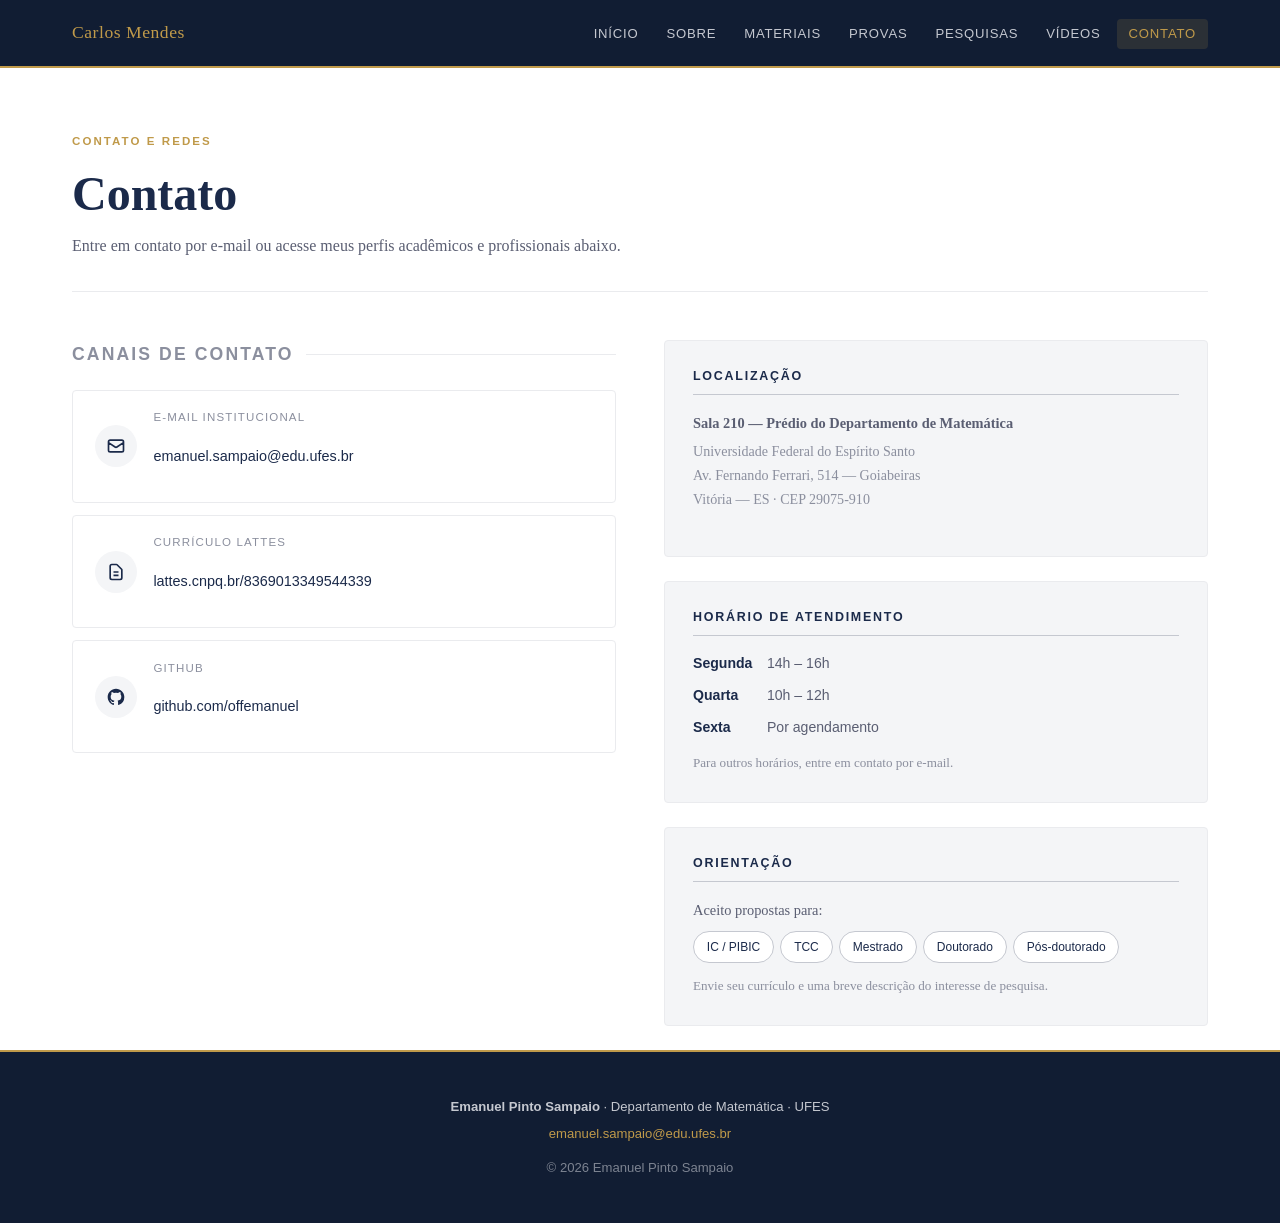
==== contato.html @ 190951c9 "Add files via upload" ====
<!DOCTYPE html>
<html lang="pt-BR">
<head>
  <meta charset="UTF-8" />
  <meta name="viewport" content="width=device-width, initial-scale=1.0" />
  <title>Contato — Emanuel Pinto Sampaio</title>
  <link rel="stylesheet" href="css/style.css" />
</head>
<body>

<nav class="navbar">
  <a href="index.html" class="nav-brand"><span>Carlos Mendes</span></a>
  <button class="nav-toggle" aria-label="Menu"><span></span><span></span><span></span></button>
  <ul class="nav-links">
    <li><a href="index.html">Início</a></li>
    <li><a href="sobre.html">Sobre</a></li>
    <li><a href="materiais.html">Materiais</a></li>
    <li><a href="provas.html">Provas</a></li>
    <li><a href="pesquisas.html">Pesquisas</a></li>
    <li><a href="videos.html">Vídeos</a></li>
    <li><a href="contato.html">Contato</a></li>
  </ul>
</nav>

<div class="page-wrapper">
  <div class="container">

    <header class="section-header">
      <p class="section-tag">Contato e redes</p>
      <h1>Contato</h1>
      <p>Entre em contato por e-mail ou acesse meus perfis acadêmicos e profissionais abaixo.</p>
    </header>

    <div class="contact-grid">

      <!-- ===== COLUNA ESQUERDA: LINKS ===== -->
      <div>
        <p class="section-title" style="margin-bottom:1.25rem;">Canais de contato</p>

        <!-- Edite: email e links -->
        <a href="mailto:emanuel.sampaio@edu.ufes.br" class="contact-item">
          <div class="contact-icon">
            <svg width="20" height="20" fill="none" stroke="currentColor" stroke-width="2" viewBox="0 0 24 24">
              <path d="M3 8l7.89 5.26a2 2 0 002.22 0L21 8M5 19h14a2 2 0 002-2V7a2 2 0 00-2-2H5a2 2 0 00-2 2v10a2 2 0 002 2z"/>
            </svg>
          </div>
          <div>
            <p class="contact-label">E-mail institucional</p>
            <!-- Edite: email -->
            <p class="contact-value">emanuel.sampaio@edu.ufes.br</p>
          </div>
        </a>

        <a href="http://lattes.cnpq.br/8369013349544339" target="_blank" rel="noopener" class="contact-item">
          <div class="contact-icon">
            <svg width="20" height="20" fill="none" stroke="currentColor" stroke-width="2" viewBox="0 0 24 24">
              <path d="M9 12h6m-6 4h6m2 5H7a2 2 0 01-2-2V5a2 2 0 012-2h5.586a1 1 0 01.707.293l5.414 5.414a1 1 0 01.293.707V19a2 2 0 01-2 2z"/>
            </svg>
          </div>
          <div>
            <p class="contact-label">Currículo Lattes</p>
            <!-- Edite: ID do Lattes -->
            <p class="contact-value">lattes.cnpq.br/8369013349544339</p>
          </div>
        </a>

        <a href="https://github.com/offemanuel" target="_blank" rel="noopener" class="contact-item">
          <div class="contact-icon">
            <svg width="20" height="20" fill="currentColor" viewBox="0 0 24 24">
              <path d="M12 2C6.477 2 2 6.484 2 12.017c0 4.425 2.865 8.18 6.839 9.504.5.092.682-.217.682-.483 0-.237-.008-.868-.013-1.703-2.782.605-3.369-1.343-3.369-1.343-.454-1.158-1.11-1.466-1.11-1.466-.908-.62.069-.608.069-.608 1.003.07 1.531 1.032 1.531 1.032.892 1.53 2.341 1.088 2.91.832.092-.647.35-1.088.636-1.338-2.22-.253-4.555-1.113-4.555-4.951 0-1.093.39-1.988 1.029-2.688-.103-.253-.446-1.272.098-2.65 0 0 .84-.27 2.75 1.026A9.564 9.564 0 0112 6.844a9.59 9.59 0 012.504.337c1.909-1.296 2.747-1.027 2.747-1.027.546 1.379.202 2.398.1 2.651.64.7 1.028 1.595 1.028 2.688 0 3.848-2.339 4.695-4.566 4.943.359.309.678.92.678 1.855 0 1.338-.012 2.419-.012 2.747 0 .268.18.58.688.482A10.019 10.019 0 0022 12.017C22 6.484 17.522 2 12 2z"/>
            </svg>
          </div>
          <div>
            <p class="contact-label">GitHub</p>
            <!-- Edite: usuário GitHub -->
            <p class="contact-value">github.com/offemanuel</p>
          </div>
        </a>

        <!-- MODELO: adicione outro canal de contato
        <a href="URL" target="_blank" rel="noopener" class="contact-item">
          <div class="contact-icon">ÍCONE SVG</div>
          <div>
            <p class="contact-label">NOME DA PLATAFORMA</p>
            <p class="contact-value">ENDEREÇO</p>
          </div>
        </a>
        -->

      </div>

      <!-- ===== COLUNA DIREITA: INFO EXTRA ===== -->
      <div>

        <!-- Edite: endereço e horários -->
        <div class="sidebar-card">
          <h4>Localização</h4>
          <p style="font-size:.9rem;margin-bottom:.3rem;">
            <strong>Sala 210 — Prédio do Departamento de Matemática</strong>
          </p>
          <p style="font-size:.88rem;color:var(--gray-500);">
            Universidade Federal do Espírito Santo<br>
            Av. Fernando Ferrari, 514 — Goiabeiras<br>
            Vitória — ES · CEP 29075-910
          </p>
        </div>

        <div class="sidebar-card">
          <h4>Horário de atendimento</h4>
          <ul style="font-family:var(--font-ui);font-size:.88rem;color:var(--text-light);display:flex;flex-direction:column;gap:.5rem;">
            <!-- Edite: dias e horários -->
            <li><strong style="color:var(--navy);width:70px;display:inline-block;">Segunda</strong> 14h – 16h</li>
            <li><strong style="color:var(--navy);width:70px;display:inline-block;">Quarta</strong> 10h – 12h</li>
            <li><strong style="color:var(--navy);width:70px;display:inline-block;">Sexta</strong> Por agendamento</li>
          </ul>
          <p style="font-size:.82rem;color:var(--gray-500);margin-top:.75rem;margin-bottom:0;">
            Para outros horários, entre em contato por e-mail.
          </p>
        </div>

        <div class="sidebar-card">
          <h4>Orientação</h4>
          <p style="font-size:.9rem;margin-bottom:.5rem;">
            Aceito propostas para:
          </p>
          <div class="tag-list">
            <span class="tag">IC / PIBIC</span>
            <span class="tag">TCC</span>
            <span class="tag">Mestrado</span>
            <span class="tag">Doutorado</span>
            <span class="tag">Pós-doutorado</span>
          </div>
          <p style="font-size:.82rem;color:var(--gray-500);margin-top:.75rem;margin-bottom:0;">
            Envie seu currículo e uma breve descrição do interesse de pesquisa.
          </p>
        </div>

      </div>

    </div><!-- /contact-grid -->
  </div><!-- /container -->
</div><!-- /page-wrapper -->

<footer>
  <p><strong>Emanuel Pinto Sampaio</strong> · Departamento de Matemática · UFES</p>
  <p><a href="mailto:emanuel.sampaio@edu.ufes.br">emanuel.sampaio@edu.ufes.br</a></p>
  <p style="margin-top:.75rem;opacity:.6;">© <span id="year"></span> Emanuel Pinto Sampaio</p>
</footer>

<script src="js/main.js"></script>
<script>document.getElementById('year').textContent = new Date().getFullYear();</script>
</body>
</html>
---- css/style.css ----
/* ============================================================
   SITE ACADÊMICO - FOLHA DE ESTILOS PRINCIPAL
   Editável: cores, fontes e espaçamentos estão em :root
   ============================================================ */

/* ---------- VARIÁVEIS GLOBAIS ---------- */
:root {
  --navy:       #1b2a4a;
  --navy-dark:  #111d33;
  --navy-light: #243660;
  --accent:     #c09a4a;        /* dourado sobrio */
  --accent-soft:#d4b06a;
  --white:      #ffffff;
  --off-white:  #f4f5f7;
  --gray-100:   #eaebee;
  --gray-300:   #c5c8d0;
  --gray-500:   #8b8f9e;
  --gray-700:   #4a4d5c;
  --text:       #1e2030;
  --text-light: #5a5e72;

  --font-display: 'Playfair Display', Georgia, serif;
  --font-body:    'Source Serif 4', 'Georgia', serif;
  --font-ui:      'DM Sans', 'Helvetica Neue', sans-serif;

  --nav-h:   68px;
  --radius:  4px;
  --shadow:  0 2px 12px rgba(27,42,74,.10);
  --shadow-md: 0 4px 24px rgba(27,42,74,.14);

  --transition: 0.22s ease;
}

/* ---------- RESET & BASE ---------- */
*, *::before, *::after { box-sizing: border-box; margin: 0; padding: 0; }

html { scroll-behavior: smooth; font-size: 16px; }

body {
  font-family: var(--font-body);
  color: var(--text);
  background: var(--white);
  line-height: 1.7;
  min-height: 100vh;
}

img { display: block; max-width: 100%; }

a { color: var(--navy); text-decoration: none; transition: color var(--transition); }
a:hover { color: var(--accent); }

h1, h2, h3, h4 { font-family: var(--font-display); line-height: 1.25; color: var(--navy); }
h1 { font-size: clamp(2rem, 5vw, 3rem); }
h2 { font-size: clamp(1.5rem, 3vw, 2.1rem); }
h3 { font-size: 1.25rem; }
h4 { font-size: 1.05rem; font-family: var(--font-ui); font-weight: 600; }

p { margin-bottom: 1rem; color: var(--text-light); }

ul { list-style: none; }

/* ---------- IMPORTAÇÃO DE FONTES (Google) ---------- */
@import url('https://fonts.googleapis.com/css2?family=Playfair+Display:ital,wght@0,400;0,600;0,700;1,400&family=Source+Serif+4:ital,opsz,wght@0,8..60,300;0,8..60,400;0,8..60,600;1,8..60,400&family=DM+Sans:wght@300;400;500;600&display=swap');

/* ---------- NAVBAR ---------- */
.navbar {
  position: fixed;
  top: 0; left: 0; right: 0;
  height: var(--nav-h);
  background: var(--navy-dark);
  border-bottom: 2px solid var(--accent);
  z-index: 1000;
  display: flex;
  align-items: center;
  padding: 0 max(2rem, calc((100% - 1200px)/2 + 2rem));
}

.nav-brand {
  font-family: var(--font-display);
  font-size: 1.1rem;
  color: var(--white);
  white-space: nowrap;
  margin-right: auto;
  letter-spacing: .03em;
}
.nav-brand span { color: var(--accent); }

.nav-links {
  display: flex;
  gap: .25rem;
  align-items: center;
}

.nav-links a {
  font-family: var(--font-ui);
  font-size: .82rem;
  font-weight: 500;
  letter-spacing: .06em;
  text-transform: uppercase;
  color: var(--gray-300);
  padding: .45rem .75rem;
  border-radius: var(--radius);
  transition: background var(--transition), color var(--transition);
}
.nav-links a:hover,
.nav-links a.active {
  background: rgba(192,154,74,.15);
  color: var(--accent);
}

.nav-toggle {
  display: none;
  flex-direction: column;
  gap: 5px;
  cursor: pointer;
  padding: .5rem;
  background: none;
  border: none;
  margin-left: auto;
}
.nav-toggle span {
  display: block;
  width: 24px;
  height: 2px;
  background: var(--white);
  border-radius: 2px;
  transition: transform var(--transition), opacity var(--transition);
}
.nav-toggle.open span:nth-child(1) { transform: translateY(7px) rotate(45deg); }
.nav-toggle.open span:nth-child(2) { opacity: 0; }
.nav-toggle.open span:nth-child(3) { transform: translateY(-7px) rotate(-45deg); }

/* ---------- LAYOUT PRINCIPAL ---------- */
.page-wrapper {
  padding-top: var(--nav-h);
  min-height: 100vh;
}

.container {
  max-width: 1200px;
  margin: 0 auto;
  padding: 0 2rem;
}

/* ---------- HERO (index) ---------- */
.hero {
  background: var(--navy-dark);
  background-image:
    radial-gradient(ellipse 800px 500px at 70% 50%, rgba(192,154,74,.07) 0%, transparent 70%),
    linear-gradient(160deg, var(--navy-dark) 60%, var(--navy-light) 100%);
  padding: 7rem 2rem 5rem;
  position: relative;
  overflow: hidden;
}
.hero::before {
  content: '';
  position: absolute;
  inset: 0;
  background-image: url("data:image/svg+xml,%3Csvg xmlns='http://www.w3.org/2000/svg' width='60' height='60'%3E%3Cpath d='M0 0h60v60H0z' fill='none'/%3E%3Ccircle cx='30' cy='30' r='.7' fill='rgba(255,255,255,.04)'/%3E%3C/svg%3E");
  pointer-events: none;
}

.hero-inner {
  max-width: 1200px;
  margin: 0 auto;
  display: grid;
  grid-template-columns: 1fr auto;
  gap: 4rem;
  align-items: center;
  position: relative;
}

.hero-tag {
  font-family: var(--font-ui);
  font-size: .75rem;
  font-weight: 600;
  letter-spacing: .15em;
  text-transform: uppercase;
  color: var(--accent);
  margin-bottom: 1.25rem;
  display: flex;
  align-items: center;
  gap: .6rem;
}
.hero-tag::before {
  content: '';
  display: inline-block;
  width: 2rem;
  height: 1.5px;
  background: var(--accent);
}

.hero h1 {
  color: var(--white);
  font-size: clamp(2.2rem, 5vw, 3.4rem);
  font-weight: 700;
  margin-bottom: .75rem;
  line-height: 1.15;
}

.hero-subtitle {
  font-family: var(--font-ui);
  font-size: 1rem;
  color: var(--gray-300);
  margin-bottom: 2rem;
  max-width: 540px;
}

.hero-bio {
  color: rgba(255,255,255,.65);
  font-size: .98rem;
  max-width: 520px;
  margin-bottom: 2.5rem;
  line-height: 1.75;
}

.hero-actions {
  display: flex;
  gap: 1rem;
  flex-wrap: wrap;
}

/* Foto do professor */
.hero-photo {
  width: 200px;
  height: 200px;
  border-radius: 50%;
  border: 3px solid var(--accent);
  object-fit: cover;
  box-shadow: 0 0 0 8px rgba(192,154,74,.12);
  flex-shrink: 0;
}
.hero-photo-placeholder {
  width: 200px;
  height: 200px;
  border-radius: 50%;
  border: 3px solid var(--accent);
  background: var(--navy-light);
  display: flex;
  flex-direction: column;
  align-items: center;
  justify-content: center;
  gap: .5rem;
  flex-shrink: 0;
  color: var(--gray-300);
  font-family: var(--font-ui);
  font-size: .75rem;
  letter-spacing: .08em;
  text-align: center;
}
.hero-photo-placeholder svg { opacity: .4; }

/* Quick links (home) */
.quick-links {
  background: var(--off-white);
  border-top: 3px solid var(--accent);
}
.quick-links-inner {
  max-width: 1200px;
  margin: 0 auto;
  padding: 2.5rem 2rem;
  display: grid;
  grid-template-columns: repeat(auto-fit, minmax(180px, 1fr));
  gap: 1rem;
}
.quick-card {
  display: flex;
  flex-direction: column;
  align-items: flex-start;
  gap: .4rem;
  background: var(--white);
  border: 1px solid var(--gray-100);
  border-radius: var(--radius);
  padding: 1.25rem 1.4rem;
  transition: box-shadow var(--transition), border-color var(--transition), transform var(--transition);
  cursor: pointer;
}
.quick-card:hover {
  box-shadow: var(--shadow-md);
  border-color: var(--accent);
  transform: translateY(-2px);
}
.quick-card-icon {
  width: 36px;
  height: 36px;
  background: rgba(27,42,74,.07);
  border-radius: 50%;
  display: flex;
  align-items: center;
  justify-content: center;
  color: var(--navy);
  margin-bottom: .25rem;
}
.quick-card-title {
  font-family: var(--font-ui);
  font-weight: 600;
  font-size: .88rem;
  color: var(--navy);
}
.quick-card-desc {
  font-family: var(--font-ui);
  font-size: .78rem;
  color: var(--gray-500);
  margin: 0;
}

/* ---------- BOTÕES ---------- */
.btn {
  display: inline-flex;
  align-items: center;
  gap: .5rem;
  font-family: var(--font-ui);
  font-size: .85rem;
  font-weight: 600;
  letter-spacing: .04em;
  padding: .65rem 1.5rem;
  border-radius: var(--radius);
  border: 1.5px solid transparent;
  cursor: pointer;
  transition: background var(--transition), color var(--transition),
              border-color var(--transition), box-shadow var(--transition),
              transform var(--transition);
  text-decoration: none;
}
.btn:hover { transform: translateY(-1px); }
.btn:active { transform: translateY(0); }

.btn-primary {
  background: var(--accent);
  color: var(--navy-dark);
  border-color: var(--accent);
}
.btn-primary:hover {
  background: var(--accent-soft);
  border-color: var(--accent-soft);
  color: var(--navy-dark);
  box-shadow: 0 4px 16px rgba(192,154,74,.3);
}

.btn-outline {
  background: transparent;
  color: var(--white);
  border-color: rgba(255,255,255,.35);
}
.btn-outline:hover {
  background: rgba(255,255,255,.1);
  border-color: rgba(255,255,255,.6);
  color: var(--white);
}

.btn-outline-dark {
  background: transparent;
  color: var(--navy);
  border-color: var(--navy);
}
.btn-outline-dark:hover {
  background: var(--navy);
  color: var(--white);
}

.btn-sm {
  font-size: .78rem;
  padding: .45rem 1rem;
}

.btn-download {
  background: var(--navy);
  color: var(--white);
  border-color: var(--navy);
}
.btn-download:hover {
  background: var(--navy-light);
  border-color: var(--navy-light);
  color: var(--white);
  box-shadow: var(--shadow);
}

/* ---------- CABEÇALHO DE SEÇÃO ---------- */
.section-header {
  padding: 4rem 0 2rem;
  border-bottom: 1px solid var(--gray-100);
  margin-bottom: 3rem;
}
.section-header .section-tag {
  font-family: var(--font-ui);
  font-size: .72rem;
  font-weight: 600;
  letter-spacing: .18em;
  text-transform: uppercase;
  color: var(--accent);
  margin-bottom: .75rem;
}
.section-header h1,
.section-header h2 { margin-bottom: .5rem; }
.section-header p { max-width: 600px; margin-bottom: 0; }

/* ---------- PÁGINA PRINCIPAL (seções internas) ---------- */
.page-section {
  padding: 4rem 0;
  border-bottom: 1px solid var(--gray-100);
}
.page-section:last-child { border-bottom: none; }
.section-title {
  font-size: 1.1rem;
  font-family: var(--font-ui);
  font-weight: 600;
  text-transform: uppercase;
  letter-spacing: .12em;
  color: var(--gray-500);
  margin-bottom: 1.5rem;
  display: flex;
  align-items: center;
  gap: .75rem;
}
.section-title::after {
  content: '';
  flex: 1;
  height: 1px;
  background: var(--gray-100);
}

/* ---------- CARDS GENÉRICOS ---------- */
.cards-grid {
  display: grid;
  grid-template-columns: repeat(auto-fill, minmax(300px, 1fr));
  gap: 1.5rem;
}

.card {
  background: var(--white);
  border: 1px solid var(--gray-100);
  border-radius: var(--radius);
  padding: 1.5rem;
  transition: box-shadow var(--transition), border-color var(--transition);
  display: flex;
  flex-direction: column;
}
.card:hover {
  box-shadow: var(--shadow-md);
  border-color: var(--gray-300);
}

.card-type {
  font-family: var(--font-ui);
  font-size: .7rem;
  font-weight: 600;
  letter-spacing: .12em;
  text-transform: uppercase;
  color: var(--accent);
  margin-bottom: .6rem;
}
.card h3 { font-size: 1.05rem; margin-bottom: .5rem; }
.card p { font-size: .9rem; flex: 1; margin-bottom: 1.25rem; }
.card-footer { margin-top: auto; }

/* ---------- MATERIAIS ---------- */
.material-item {
  display: flex;
  align-items: flex-start;
  gap: 1rem;
  padding: 1.25rem 1.5rem;
  background: var(--white);
  border: 1px solid var(--gray-100);
  border-left: 3px solid var(--accent);
  border-radius: var(--radius);
  transition: box-shadow var(--transition);
  margin-bottom: .75rem;
}
.material-item:hover { box-shadow: var(--shadow); }

.material-icon {
  width: 42px;
  height: 42px;
  background: var(--off-white);
  border-radius: var(--radius);
  display: flex;
  align-items: center;
  justify-content: center;
  flex-shrink: 0;
  color: var(--navy);
}

.material-info { flex: 1; }
.material-info h4 { font-size: .98rem; color: var(--navy); margin-bottom: .2rem; }
.material-info p { font-size: .85rem; color: var(--gray-500); margin: 0; }

.material-action { flex-shrink: 0; align-self: center; }

/* Categorias de materiais */
.mat-category { margin-bottom: 3rem; }
.mat-category-title {
  font-family: var(--font-ui);
  font-size: .8rem;
  font-weight: 700;
  letter-spacing: .14em;
  text-transform: uppercase;
  color: var(--navy);
  padding: .5rem 0;
  border-bottom: 2px solid var(--navy);
  margin-bottom: 1.25rem;
}

/* ---------- BUSCA ---------- */
.search-bar {
  position: relative;
  margin-bottom: 2.5rem;
}
.search-bar input {
  width: 100%;
  padding: .85rem 1.2rem .85rem 3rem;
  border: 1.5px solid var(--gray-300);
  border-radius: var(--radius);
  font-family: var(--font-ui);
  font-size: .95rem;
  color: var(--text);
  background: var(--white);
  transition: border-color var(--transition), box-shadow var(--transition);
  outline: none;
}
.search-bar input:focus {
  border-color: var(--navy);
  box-shadow: 0 0 0 3px rgba(27,42,74,.08);
}
.search-bar .search-icon {
  position: absolute;
  left: 1rem;
  top: 50%;
  transform: translateY(-50%);
  color: var(--gray-500);
  pointer-events: none;
}
#search-count {
  font-family: var(--font-ui);
  font-size: .82rem;
  color: var(--gray-500);
  margin-top: .5rem;
  min-height: 1.2em;
}

/* ---------- PROVAS ---------- */
.subject-block { margin-bottom: 3.5rem; }
.subject-block > h3 {
  font-family: var(--font-ui);
  font-weight: 700;
  font-size: 1rem;
  letter-spacing: .1em;
  text-transform: uppercase;
  color: var(--white);
  background: var(--navy);
  padding: .6rem 1.2rem;
  border-radius: var(--radius);
  margin-bottom: 1.25rem;
  display: inline-block;
}

.exam-tabs {
  display: flex;
  gap: .5rem;
  flex-wrap: wrap;
  margin-bottom: 1.25rem;
}
.exam-tab {
  font-family: var(--font-ui);
  font-size: .78rem;
  font-weight: 600;
  letter-spacing: .08em;
  text-transform: uppercase;
  padding: .4rem 1rem;
  border-radius: 50px;
  border: 1.5px solid var(--gray-300);
  cursor: pointer;
  background: transparent;
  color: var(--gray-700);
  transition: all var(--transition);
}
.exam-tab:hover,
.exam-tab.active {
  background: var(--navy);
  color: var(--white);
  border-color: var(--navy);
}

.exam-panel { display: none; }
.exam-panel.active { display: block; }

.exam-row {
  display: flex;
  align-items: center;
  justify-content: space-between;
  padding: .85rem 1.2rem;
  border-radius: var(--radius);
  border: 1px solid var(--gray-100);
  margin-bottom: .5rem;
  transition: background var(--transition);
  gap: 1rem;
}
.exam-row:hover { background: var(--off-white); }
.exam-row-info { flex: 1; }
.exam-row-info span {
  display: block;
  font-family: var(--font-ui);
  font-size: .88rem;
  font-weight: 500;
  color: var(--text);
}
.exam-row-info small {
  font-size: .78rem;
  color: var(--gray-500);
}

/* ---------- PESQUISA ---------- */
.research-card {
  background: var(--white);
  border: 1px solid var(--gray-100);
  border-radius: var(--radius);
  padding: 1.75rem;
  transition: box-shadow var(--transition);
}
.research-card:hover { box-shadow: var(--shadow-md); }

.research-badge {
  display: inline-block;
  font-family: var(--font-ui);
  font-size: .68rem;
  font-weight: 700;
  letter-spacing: .12em;
  text-transform: uppercase;
  padding: .25rem .75rem;
  border-radius: 50px;
  margin-bottom: 1rem;
}
.badge-active { background: rgba(22,163,74,.12); color: #15803d; }
.badge-article { background: rgba(37,99,235,.1); color: #1d4ed8; }
.badge-concluded { background: rgba(107,114,128,.12); color: #4b5563; }

.research-card h3 { font-size: 1.1rem; margin-bottom: .6rem; }

/* ---------- VÍDEOS ---------- */
.video-grid {
  display: grid;
  grid-template-columns: repeat(auto-fill, minmax(280px, 1fr));
  gap: 1.5rem;
}
.video-card {
  border: 1px solid var(--gray-100);
  border-radius: var(--radius);
  overflow: hidden;
  transition: box-shadow var(--transition), transform var(--transition);
}
.video-card:hover { box-shadow: var(--shadow-md); transform: translateY(-2px); }

.video-thumb {
  position: relative;
  padding-bottom: 56.25%; /* 16:9 */
  background: var(--navy-dark);
  overflow: hidden;
}
.video-thumb iframe {
  position: absolute;
  inset: 0;
  width: 100%;
  height: 100%;
  border: none;
}
.video-thumb-placeholder {
  position: absolute;
  inset: 0;
  display: flex;
  flex-direction: column;
  align-items: center;
  justify-content: center;
  background: var(--navy);
  gap: .75rem;
  cursor: pointer;
  transition: background var(--transition);
}
.video-thumb-placeholder:hover { background: var(--navy-light); }
.video-thumb-placeholder span {
  font-family: var(--font-ui);
  font-size: .8rem;
  color: var(--gray-300);
}
.play-btn {
  width: 52px;
  height: 52px;
  border-radius: 50%;
  background: rgba(192,154,74,.9);
  display: flex;
  align-items: center;
  justify-content: center;
  color: var(--white);
  transition: transform var(--transition);
}
.video-thumb-placeholder:hover .play-btn { transform: scale(1.1); }

.video-info { padding: 1.1rem 1.25rem; }
.video-discipline {
  font-family: var(--font-ui);
  font-size: .7rem;
  font-weight: 700;
  letter-spacing: .12em;
  text-transform: uppercase;
  color: var(--accent);
  margin-bottom: .35rem;
}
.video-title {
  font-family: var(--font-ui);
  font-weight: 600;
  font-size: .9rem;
  color: var(--navy);
  margin-bottom: .3rem;
}
.video-desc { font-size: .82rem; color: var(--gray-500); margin: 0; }

/* ---------- CONTATO ---------- */
.contact-grid {
  display: grid;
  grid-template-columns: 1fr 1fr;
  gap: 3rem;
  align-items: start;
}

.contact-item {
  display: flex;
  align-items: center;
  gap: 1rem;
  padding: 1.1rem 1.4rem;
  background: var(--white);
  border: 1px solid var(--gray-100);
  border-radius: var(--radius);
  margin-bottom: .75rem;
  transition: box-shadow var(--transition), border-color var(--transition);
  text-decoration: none;
}
.contact-item:hover {
  box-shadow: var(--shadow);
  border-color: var(--accent);
}
.contact-icon {
  width: 42px;
  height: 42px;
  border-radius: 50%;
  background: var(--off-white);
  display: flex;
  align-items: center;
  justify-content: center;
  color: var(--navy);
  flex-shrink: 0;
}
.contact-label {
  font-family: var(--font-ui);
  font-size: .72rem;
  text-transform: uppercase;
  letter-spacing: .1em;
  color: var(--gray-500);
}
.contact-value {
  font-family: var(--font-ui);
  font-size: .9rem;
  font-weight: 500;
  color: var(--navy);
}

/* ---------- SOBRE ---------- */
.timeline {
  position: relative;
  padding-left: 1.75rem;
}
.timeline::before {
  content: '';
  position: absolute;
  left: .35rem;
  top: 0;
  bottom: 0;
  width: 1.5px;
  background: var(--gray-100);
}
.timeline-item {
  position: relative;
  padding-bottom: 2rem;
}
.timeline-item::before {
  content: '';
  position: absolute;
  left: -1.5rem;
  top: .35rem;
  width: 9px;
  height: 9px;
  border-radius: 50%;
  background: var(--accent);
  border: 2px solid var(--white);
  box-shadow: 0 0 0 2px var(--accent);
}
.timeline-year {
  font-family: var(--font-ui);
  font-size: .75rem;
  font-weight: 700;
  letter-spacing: .1em;
  text-transform: uppercase;
  color: var(--accent);
  margin-bottom: .25rem;
}
.timeline-title {
  font-family: var(--font-ui);
  font-weight: 600;
  font-size: .98rem;
  color: var(--navy);
  margin-bottom: .2rem;
}
.timeline-sub {
  font-family: var(--font-ui);
  font-size: .85rem;
  color: var(--gray-500);
  margin: 0;
}

/* ---------- SIDEBAR SOBRE ---------- */
.about-grid {
  display: grid;
  grid-template-columns: 1fr 340px;
  gap: 4rem;
  align-items: start;
}
.sidebar-card {
  background: var(--off-white);
  border: 1px solid var(--gray-100);
  border-radius: var(--radius);
  padding: 1.75rem;
  margin-bottom: 1.5rem;
}
.sidebar-card h4 {
  font-family: var(--font-ui);
  font-size: .78rem;
  font-weight: 700;
  letter-spacing: .14em;
  text-transform: uppercase;
  color: var(--navy);
  margin-bottom: 1rem;
  padding-bottom: .6rem;
  border-bottom: 1.5px solid var(--gray-300);
}
.tag-list { display: flex; flex-wrap: wrap; gap: .4rem; }
.tag {
  font-family: var(--font-ui);
  font-size: .75rem;
  font-weight: 500;
  padding: .3rem .8rem;
  background: var(--white);
  border: 1px solid var(--gray-300);
  border-radius: 50px;
  color: var(--navy);
}

/* ---------- RODAPÉ ---------- */
footer {
  background: var(--navy-dark);
  color: var(--gray-300);
  padding: 2.5rem 2rem;
  text-align: center;
  font-family: var(--font-ui);
  font-size: .82rem;
  border-top: 2px solid var(--accent);
}
footer a { color: var(--accent); }
footer p { margin: .25rem 0; color: var(--gray-300); }

/* ---------- NOTICE / EMPTY STATE ---------- */
.empty-state {
  text-align: center;
  padding: 3rem;
  color: var(--gray-500);
  font-family: var(--font-ui);
  font-size: .9rem;
}

.notice {
  background: rgba(192,154,74,.08);
  border: 1px solid rgba(192,154,74,.3);
  border-radius: var(--radius);
  padding: .75rem 1.25rem;
  font-family: var(--font-ui);
  font-size: .82rem;
  color: var(--gray-700);
  margin-bottom: 1.5rem;
}
.notice strong { color: var(--navy); }

/* ---------- RESPONSIVO ---------- */
@media (max-width: 900px) {
  .about-grid { grid-template-columns: 1fr; }
  .contact-grid { grid-template-columns: 1fr; }
  .hero-inner { grid-template-columns: 1fr; }
  .hero-photo, .hero-photo-placeholder {
    width: 140px; height: 140px;
    margin: 0 auto;
    order: -1;
  }
}

@media (max-width: 720px) {
  .nav-links {
    display: none;
    position: fixed;
    top: var(--nav-h);
    left: 0; right: 0;
    background: var(--navy-dark);
    flex-direction: column;
    padding: 1rem;
    gap: .15rem;
    border-bottom: 2px solid var(--accent);
  }
  .nav-links.open { display: flex; }
  .nav-links a { padding: .65rem 1rem; width: 100%; }
  .nav-toggle { display: flex; }

  .hero { padding: 4rem 1.5rem 3rem; }
  .hero-actions { flex-direction: column; }
  .container { padding: 0 1.25rem; }
  .quick-links-inner { grid-template-columns: repeat(2, 1fr); }
  .section-header { padding: 2.5rem 0 1.5rem; }
}

@media (max-width: 480px) {
  .quick-links-inner { grid-template-columns: 1fr; }
  .cards-grid { grid-template-columns: 1fr; }
  .video-grid { grid-template-columns: 1fr; }
}
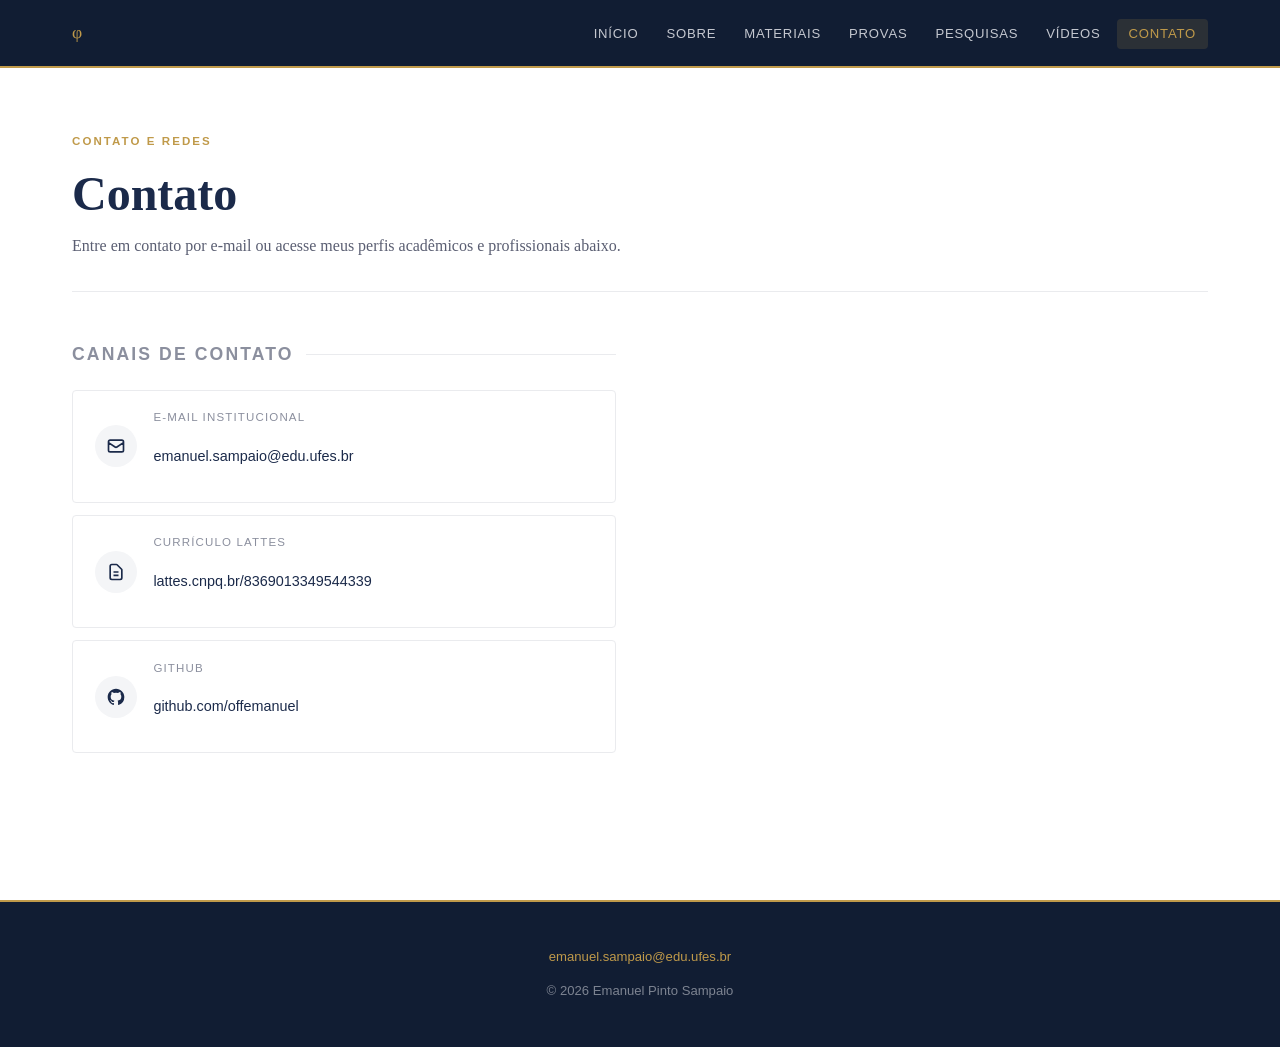
==== commit 85d3f837: "Update contato.html" ====
--- a/contato.html
+++ b/contato.html
@@ -9,7 +9,7 @@
 <body>
 
 <nav class="navbar">
-  <a href="index.html" class="nav-brand"><span>Carlos Mendes</span></a>
+  <a href="index.html" class="nav-brand"><span>φ</span></a>
   <button class="nav-toggle" aria-label="Menu"><span></span><span></span><span></span></button>
   <ul class="nav-links">
     <li><a href="index.html">Início</a></li>
@@ -91,8 +91,8 @@
 
       <!-- ===== COLUNA DIREITA: INFO EXTRA ===== -->
       <div>
-
-        <!-- Edite: endereço e horários -->
+        <!--
+         Edite: endereço e horários
         <div class="sidebar-card">
           <h4>Localização</h4>
           <p style="font-size:.9rem;margin-bottom:.3rem;">
@@ -103,12 +103,13 @@
             Av. Fernando Ferrari, 514 — Goiabeiras<br>
             Vitória — ES · CEP 29075-910
           </p>
-        </div>
-
+        </div> -->
+        
+        <!--
         <div class="sidebar-card">
           <h4>Horário de atendimento</h4>
           <ul style="font-family:var(--font-ui);font-size:.88rem;color:var(--text-light);display:flex;flex-direction:column;gap:.5rem;">
-            <!-- Edite: dias e horários -->
+            Edite: dias e horários
             <li><strong style="color:var(--navy);width:70px;display:inline-block;">Segunda</strong> 14h – 16h</li>
             <li><strong style="color:var(--navy);width:70px;display:inline-block;">Quarta</strong> 10h – 12h</li>
             <li><strong style="color:var(--navy);width:70px;display:inline-block;">Sexta</strong> Por agendamento</li>
@@ -116,8 +117,9 @@
           <p style="font-size:.82rem;color:var(--gray-500);margin-top:.75rem;margin-bottom:0;">
             Para outros horários, entre em contato por e-mail.
           </p>
-        </div>
-
+        </div> -->
+        
+        <!--
         <div class="sidebar-card">
           <h4>Orientação</h4>
           <p style="font-size:.9rem;margin-bottom:.5rem;">
@@ -133,7 +135,7 @@
           <p style="font-size:.82rem;color:var(--gray-500);margin-top:.75rem;margin-bottom:0;">
             Envie seu currículo e uma breve descrição do interesse de pesquisa.
           </p>
-        </div>
+        </div> -->
 
       </div>
 
@@ -142,7 +144,7 @@
 </div><!-- /page-wrapper -->
 
 <footer>
-  <p><strong>Emanuel Pinto Sampaio</strong> · Departamento de Matemática · UFES</p>
+  <!--<p><strong>Emanuel Pinto Sampaio</strong> · Departamento de Matemática · UFES</p> -->
   <p><a href="mailto:emanuel.sampaio@edu.ufes.br">emanuel.sampaio@edu.ufes.br</a></p>
   <p style="margin-top:.75rem;opacity:.6;">© <span id="year"></span> Emanuel Pinto Sampaio</p>
 </footer>
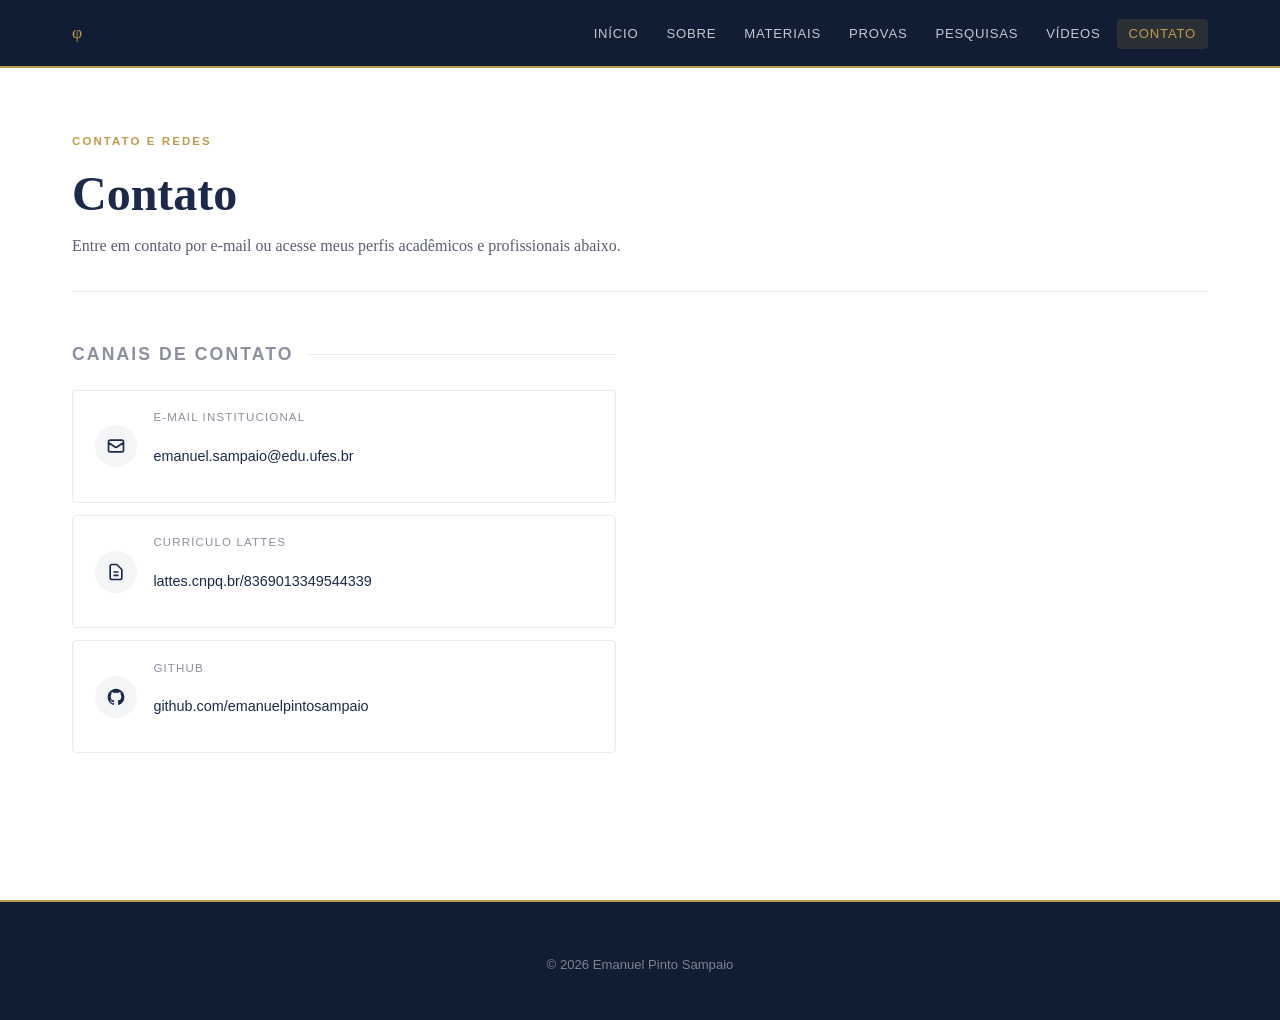
==== commit fd0d1459: "Update contato.html" ====
--- a/contato.html
+++ b/contato.html
@@ -64,7 +64,7 @@
           </div>
         </a>
 
-        <a href="https://github.com/offemanuel" target="_blank" rel="noopener" class="contact-item">
+        <a href="https://github.com/emanuelpintosampaio" target="_blank" rel="noopener" class="contact-item">
           <div class="contact-icon">
             <svg width="20" height="20" fill="currentColor" viewBox="0 0 24 24">
               <path d="M12 2C6.477 2 2 6.484 2 12.017c0 4.425 2.865 8.18 6.839 9.504.5.092.682-.217.682-.483 0-.237-.008-.868-.013-1.703-2.782.605-3.369-1.343-3.369-1.343-.454-1.158-1.11-1.466-1.11-1.466-.908-.62.069-.608.069-.608 1.003.07 1.531 1.032 1.531 1.032.892 1.53 2.341 1.088 2.91.832.092-.647.35-1.088.636-1.338-2.22-.253-4.555-1.113-4.555-4.951 0-1.093.39-1.988 1.029-2.688-.103-.253-.446-1.272.098-2.65 0 0 .84-.27 2.75 1.026A9.564 9.564 0 0112 6.844a9.59 9.59 0 012.504.337c1.909-1.296 2.747-1.027 2.747-1.027.546 1.379.202 2.398.1 2.651.64.7 1.028 1.595 1.028 2.688 0 3.848-2.339 4.695-4.566 4.943.359.309.678.92.678 1.855 0 1.338-.012 2.419-.012 2.747 0 .268.18.58.688.482A10.019 10.019 0 0022 12.017C22 6.484 17.522 2 12 2z"/>
@@ -73,7 +73,7 @@
           <div>
             <p class="contact-label">GitHub</p>
             <!-- Edite: usuário GitHub -->
-            <p class="contact-value">github.com/offemanuel</p>
+            <p class="contact-value">github.com/emanuelpintosampaio</p>
           </div>
         </a>
 
@@ -144,8 +144,6 @@
 </div><!-- /page-wrapper -->
 
 <footer>
-  <!--<p><strong>Emanuel Pinto Sampaio</strong> · Departamento de Matemática · UFES</p> -->
-  <p><a href="mailto:emanuel.sampaio@edu.ufes.br">emanuel.sampaio@edu.ufes.br</a></p>
   <p style="margin-top:.75rem;opacity:.6;">© <span id="year"></span> Emanuel Pinto Sampaio</p>
 </footer>
 
